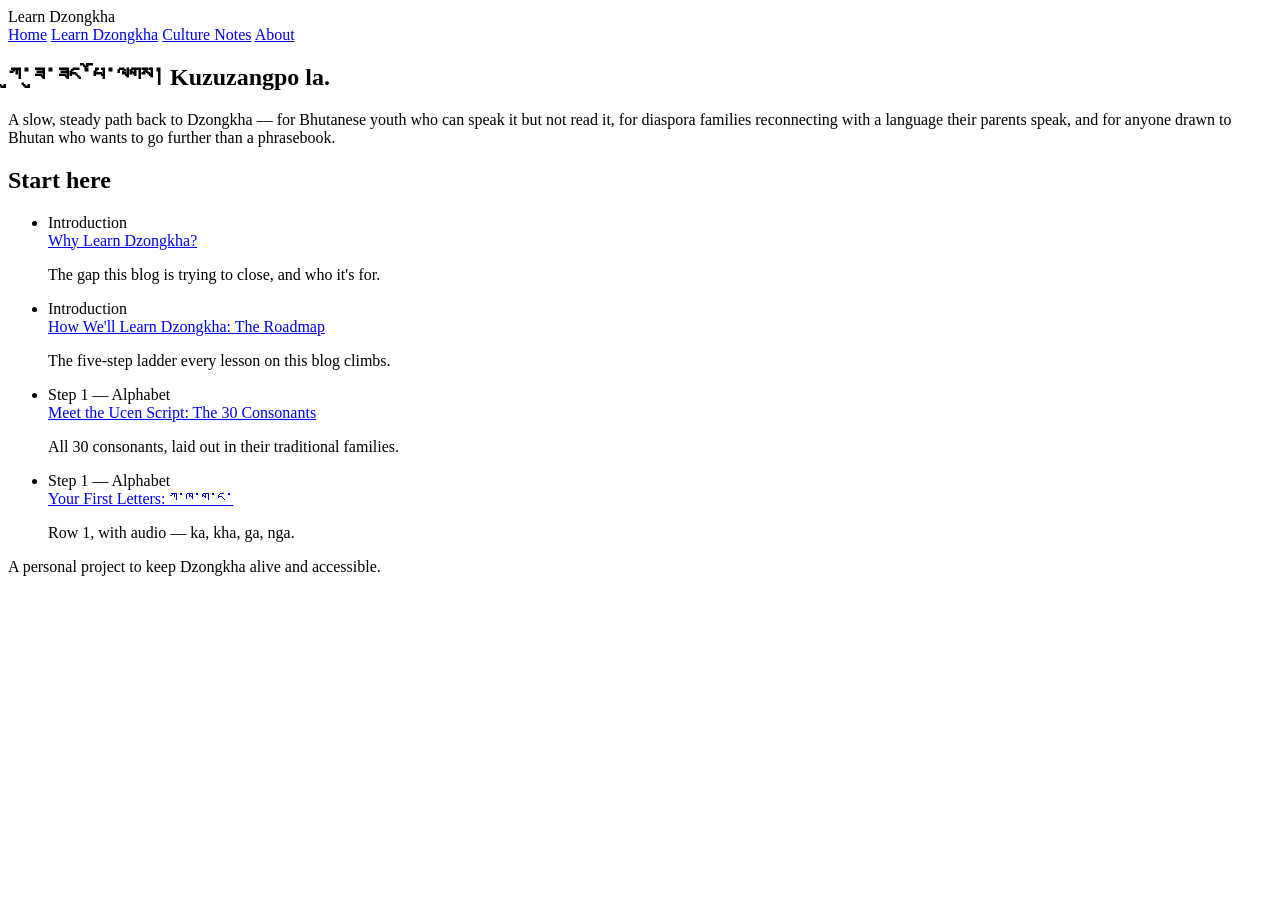
==== index.html @ 47cb86de "Add files via upload" ====
<!DOCTYPE html>
<html lang="en">
<head>
<meta charset="UTF-8">
<meta name="viewport" content="width=device-width, initial-scale=1.0">
<title>Learn Dzongkha</title>
<link rel="stylesheet" href="css/style.css">
</head>
<body>

<div class="textile-border"></div>

<header class="site-header">
  <div class="wrap">
    <div class="site-title">Learn <span>Dzongkha</span></div>
    <nav class="main-nav">
      <a href="index.html">Home</a>
      <a href="learn.html">Learn Dzongkha</a>
      <a href="culture.html">Culture Notes</a>
      <a href="about.html">About</a>
    </nav>
  </div>
</header>

<main>
  <div class="wrap">

    <section class="hero">
      <h1>ཀུ་ཟུ་ཟང་པོ་ལགས། <span class="accent-italic">Kuzuzangpo la.</span></h1>
      <p class="lede">A slow, steady path back to Dzongkha — for Bhutanese youth who can speak it but not read it, for diaspora families reconnecting with a language their parents speak, and for anyone drawn to Bhutan who wants to go further than a phrasebook.</p>
    </section>

    <section>
      <h2>Start here</h2>
      <ul class="post-list">
        <li>
          <span class="step-tag">Introduction</span><br>
          <a href="lessons/lesson-01.html">Why Learn Dzongkha?</a>
          <p>The gap this blog is trying to close, and who it's for.</p>
        </li>
        <li>
          <span class="step-tag">Introduction</span><br>
          <a href="lessons/lesson-02.html">How We'll Learn Dzongkha: The Roadmap</a>
          <p>The five-step ladder every lesson on this blog climbs.</p>
        </li>
        <li>
          <span class="step-tag">Step 1 — Alphabet</span><br>
          <a href="lessons/lesson-03.html">Meet the Ucen Script: The 30 Consonants</a>
          <p>All 30 consonants, laid out in their traditional families.</p>
        </li>
        <li>
          <span class="step-tag">Step 1 — Alphabet</span><br>
          <a href="lessons/lesson-04.html">Your First Letters: ཀ་ཁ་ག་ང་</a>
          <p>Row 1, with audio — ka, kha, ga, nga.</p>
        </li>
      </ul>
    </section>

  </div>
</main>

<footer class="site-footer">
  <div class="wrap">A personal project to keep Dzongkha alive and accessible.</div>
</footer>

<div class="textile-border"></div>

</body>
</html>
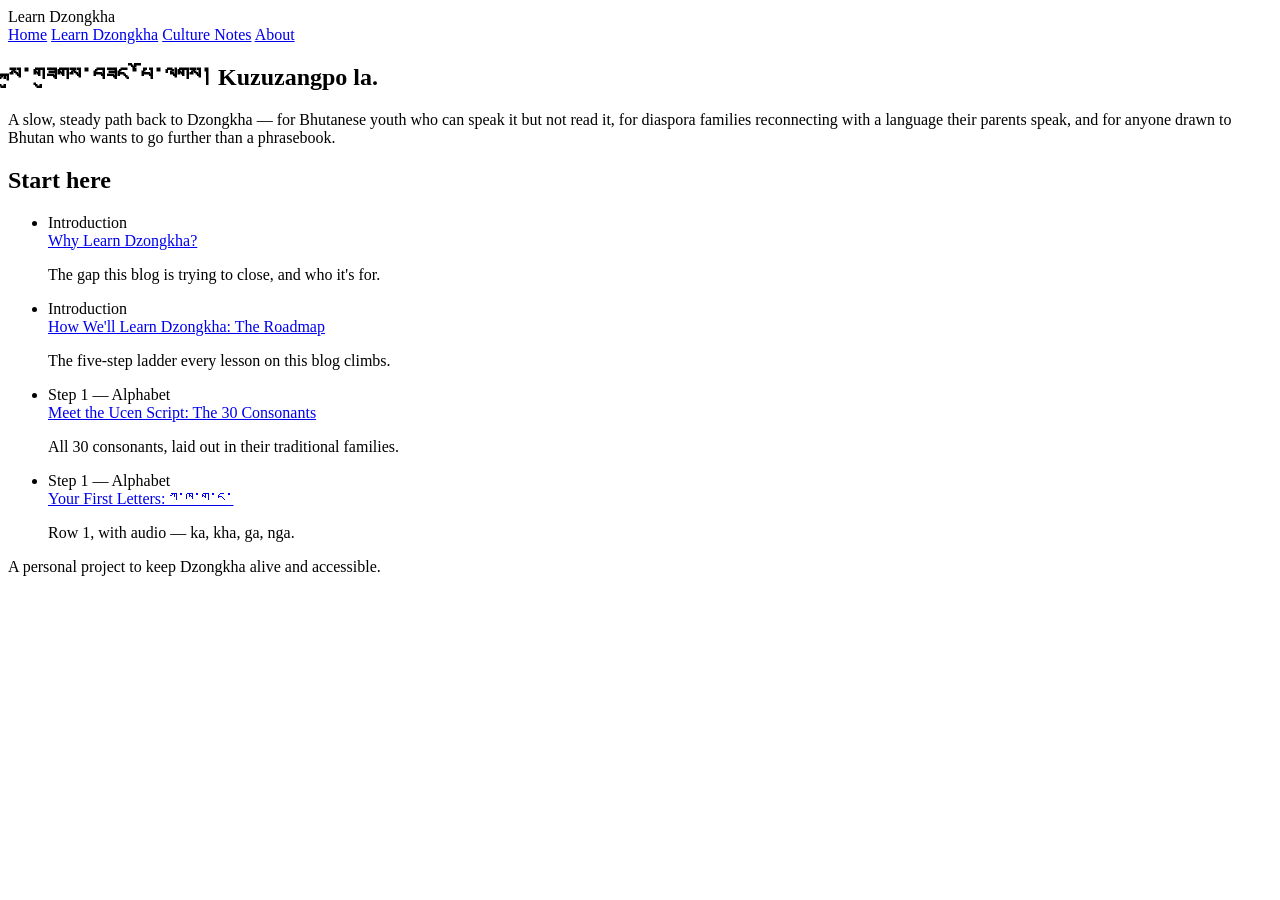
==== commit 43d7e68a: "Update index.html" ====
--- a/index.html
+++ b/index.html
@@ -26,7 +26,7 @@
   <div class="wrap">
 
     <section class="hero">
-      <h1>ཀུ་ཟུ་ཟང་པོ་ལགས། <span class="accent-italic">Kuzuzangpo la.</span></h1>
+      <h1>སྐུ་གཟུགས་བཟང་པོ་ལགས། <span class="accent-italic">Kuzuzangpo la.</span></h1>
       <p class="lede">A slow, steady path back to Dzongkha — for Bhutanese youth who can speak it but not read it, for diaspora families reconnecting with a language their parents speak, and for anyone drawn to Bhutan who wants to go further than a phrasebook.</p>
     </section>
 
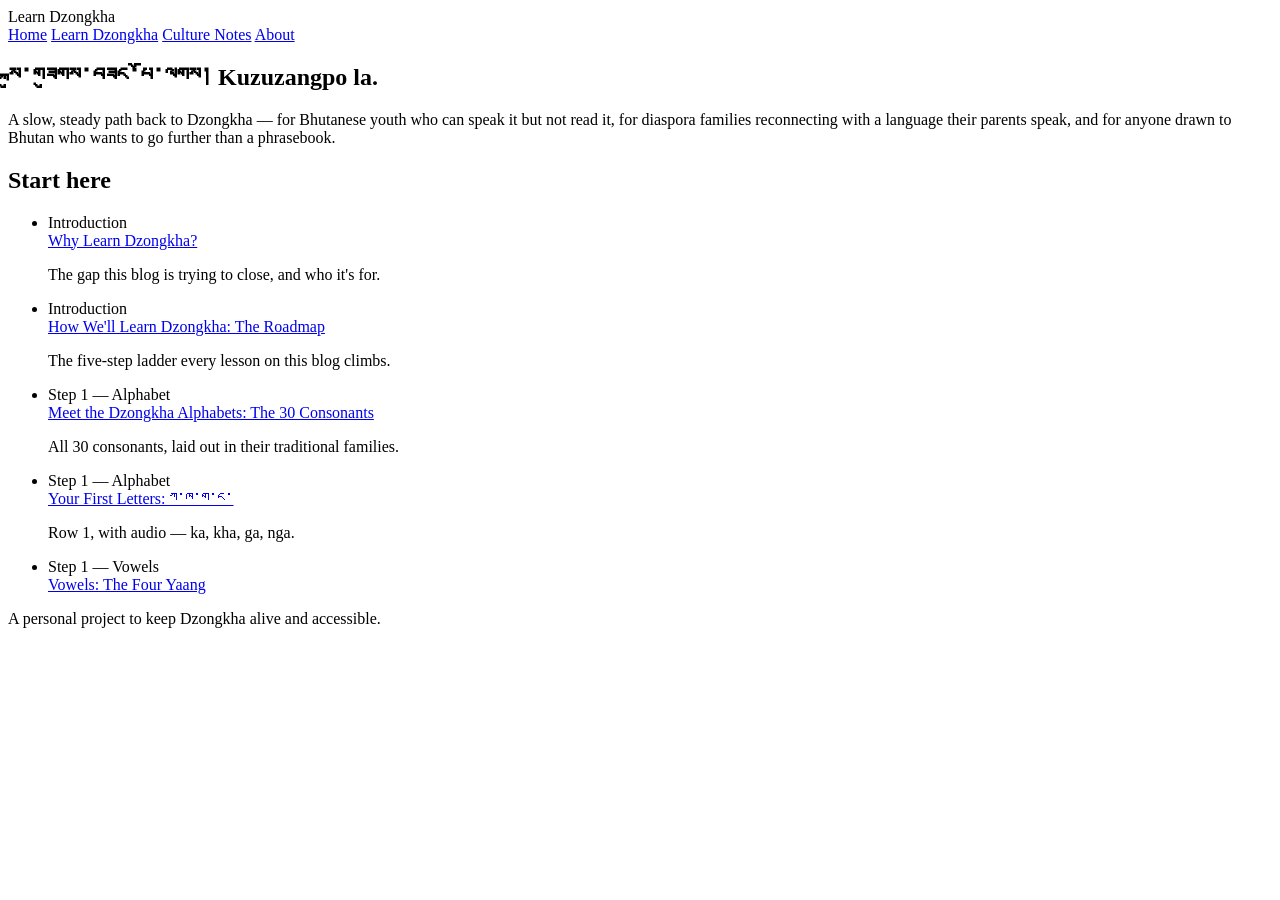
==== commit 17ab1e98: "Update index.html" ====
--- a/index.html
+++ b/index.html
@@ -45,7 +45,7 @@
         </li>
         <li>
           <span class="step-tag">Step 1 — Alphabet</span><br>
-          <a href="lessons/lesson-03.html">Meet the Ucen Script: The 30 Consonants</a>
+          <a href="lessons/lesson-03.html">Meet the Dzongkha Alphabets: The 30 Consonants</a>
           <p>All 30 consonants, laid out in their traditional families.</p>
         </li>
         <li>
@@ -53,6 +53,12 @@
           <a href="lessons/lesson-04.html">Your First Letters: ཀ་ཁ་ག་ང་</a>
           <p>Row 1, with audio — ka, kha, ga, nga.</p>
         </li>
+        <li>
+          <span class="step-tag">Step 1 — Vowels</span><br>
+          <a href="lessons/lesson-06.html">Vowels: The Four Yaang</a>
+          
+        </li>
+        
       </ul>
     </section>
 
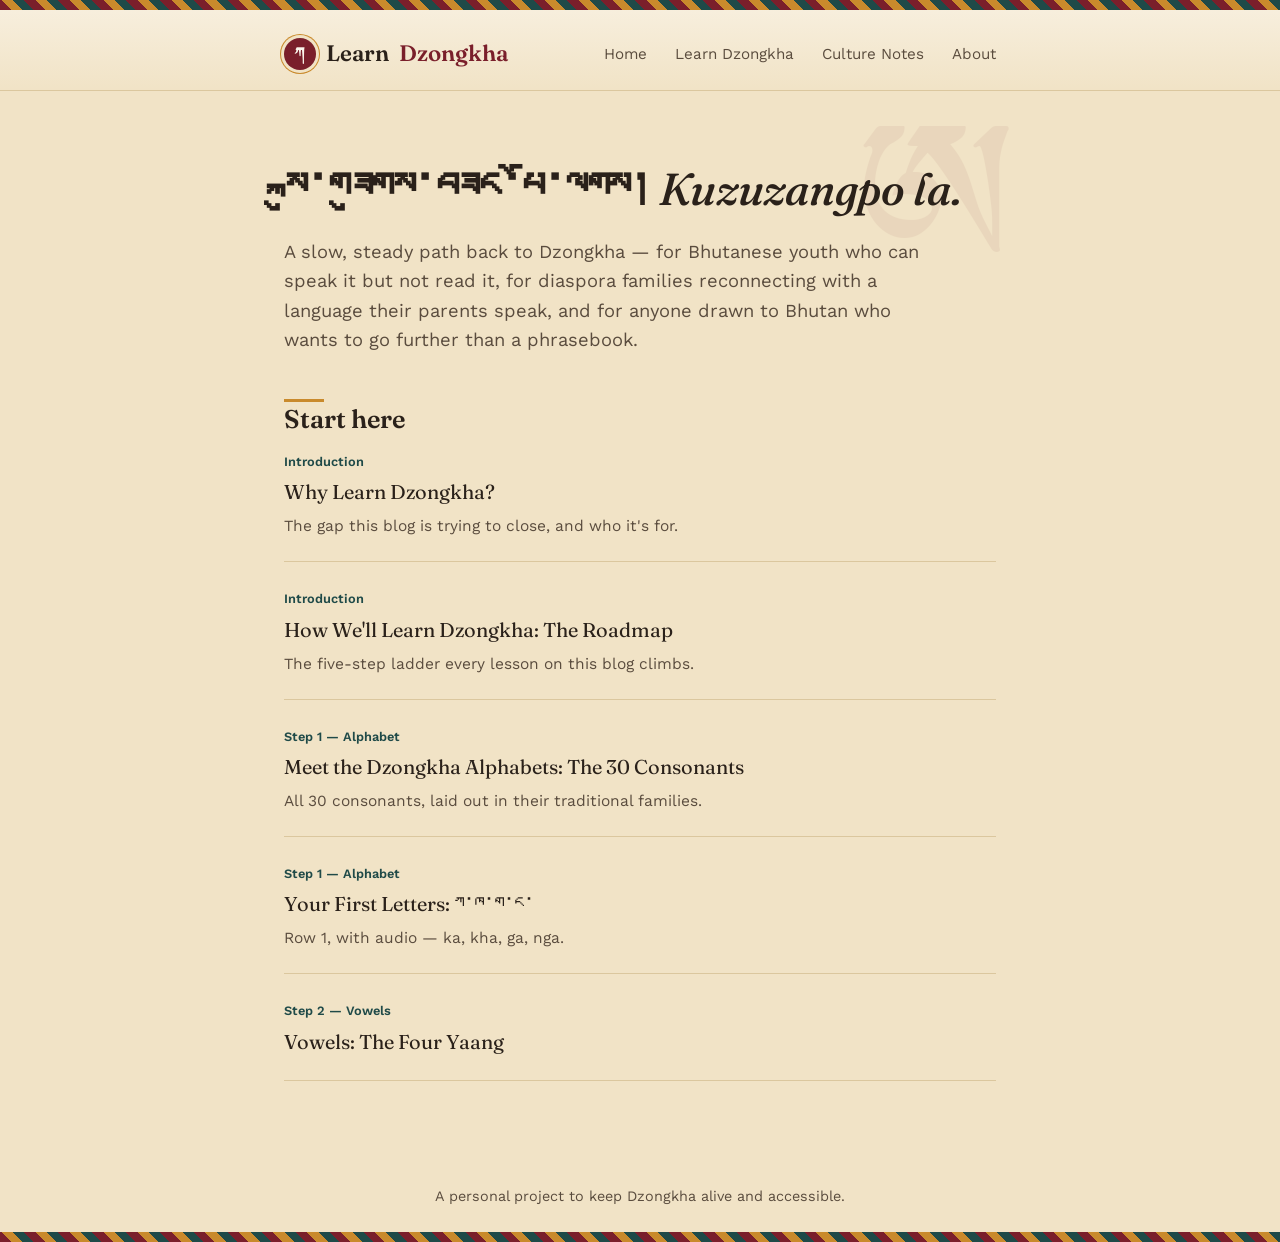
==== commit 4039ae25: "style" ====
--- a/index.html
+++ b/index.html
@@ -54,7 +54,7 @@
           <p>Row 1, with audio — ka, kha, ga, nga.</p>
         </li>
         <li>
-          <span class="step-tag">Step 1 — Vowels</span><br>
+          <span class="step-tag">Step 2 — Vowels</span><br>
           <a href="lessons/lesson-06.html">Vowels: The Four Yaang</a>
           
         </li>
--- a/css/style.css
+++ b/css/style.css
@@ -0,0 +1,316 @@
+@import url('https://fonts.googleapis.com/css2?family=Fraunces:ital,opsz,wght@0,9..144,400;0,9..144,600;0,9..144,700;1,9..144,500&family=Work+Sans:wght@400;500;600&family=Jomolhari&display=swap');
+
+:root {
+  --paper: #F1E3C6;
+  --card: #FBF6EC;
+  --ink: #2A211A;
+  --ink-soft: #5A4C3E;
+  --maroon: #7A1F2B;
+  --maroon-deep: #52141C;
+  --saffron: #C98A2C;
+  --teal: #1F4A48;
+  --line: #DBC79E;
+}
+
+* { box-sizing: border-box; }
+
+html { scroll-behavior: smooth; }
+
+body {
+  margin: 0;
+  background-color: var(--paper);
+  background-image:
+    linear-gradient(135deg, rgba(122,31,43,0.05) 0, rgba(122,31,43,0.05) 1px, transparent 1px, transparent 26px),
+    linear-gradient(45deg, rgba(31,74,72,0.05) 0, rgba(31,74,72,0.05) 1px, transparent 1px, transparent 26px);
+  color: var(--ink);
+  font-family: 'Work Sans', sans-serif;
+  font-size: 17px;
+  line-height: 1.6;
+}
+
+h1, h2, h3 {
+  font-family: 'Fraunces', serif;
+  font-weight: 600;
+  line-height: 1.15;
+  margin: 0 0 0.5em;
+  color: var(--ink);
+}
+
+h1 { font-size: 2.8rem; font-weight: 700; letter-spacing: -0.01em; }
+h2 {
+  font-size: 1.6rem;
+  padding-top: 6px;
+  margin-top: 2.4em;
+  position: relative;
+}
+h2::before {
+  content: "";
+  position: absolute;
+  top: 0; left: 0;
+  width: 40px; height: 3px;
+  background: var(--saffron);
+}
+h2:first-of-type { margin-top: 0; }
+h3 { font-size: 1.25rem; }
+
+em, .accent-italic {
+  font-family: 'Fraunces', serif;
+  font-style: italic;
+  font-weight: 500;
+}
+
+p { margin: 0 0 1.1em; max-width: 68ch; }
+
+a { color: var(--maroon); text-decoration: none; background-image: linear-gradient(var(--maroon), var(--maroon)); background-size: 0% 1px; background-repeat: no-repeat; background-position: 0 100%; transition: background-size 0.25s ease; }
+a:hover { background-size: 100% 1px; }
+a:focus-visible, button:focus-visible { outline: 2px solid var(--teal); outline-offset: 3px; }
+
+.dzo {
+  font-family: 'Jomolhari', serif;
+  font-size: 1.5em;
+  color: var(--maroon);
+}
+
+/* Recurring woven-border motif, used at top and bottom of every page */
+.textile-border {
+  height: 10px;
+  width: 100%;
+  background: repeating-linear-gradient(
+    45deg,
+    var(--maroon) 0px, var(--maroon) 8px,
+    var(--saffron) 8px, var(--saffron) 16px,
+    var(--teal) 16px, var(--teal) 24px
+  );
+}
+
+.wrap {
+  max-width: 760px;
+  margin: 0 auto;
+  padding: 0 24px;
+}
+
+header.site-header {
+  padding: 26px 0 18px;
+  border-bottom: 1px solid var(--line);
+  background: linear-gradient(to bottom, rgba(251,246,236,0.6), transparent);
+}
+
+header.site-header .wrap {
+  display: flex;
+  align-items: center;
+  justify-content: space-between;
+  flex-wrap: wrap;
+  gap: 12px;
+}
+
+.site-title {
+  font-family: 'Fraunces', serif;
+  font-size: 1.4rem;
+  font-weight: 600;
+  color: var(--ink);
+  display: flex;
+  align-items: center;
+  gap: 10px;
+}
+
+.site-title::before {
+  content: "ཀ";
+  font-family: 'Jomolhari', serif;
+  font-size: 1.1rem;
+  width: 32px;
+  height: 32px;
+  border-radius: 50%;
+  background: var(--maroon);
+  color: var(--card);
+  display: flex;
+  align-items: center;
+  justify-content: center;
+  flex-shrink: 0;
+  box-shadow: 0 0 0 3px var(--paper), 0 0 0 4px var(--saffron);
+}
+
+.site-title span { color: var(--maroon); }
+
+nav.main-nav a {
+  margin-left: 22px;
+  color: var(--ink-soft);
+  font-size: 0.95rem;
+  background-image: linear-gradient(var(--maroon), var(--maroon));
+}
+
+nav.main-nav a:first-child { margin-left: 0; }
+nav.main-nav a:hover { color: var(--maroon); }
+
+main { padding: 52px 0 76px; }
+
+.hero {
+  padding: 20px 0 24px;
+  position: relative;
+}
+
+.hero h1 {
+  position: relative;
+  z-index: 1;
+}
+
+.hero::before {
+  content: "ཨ";
+  font-family: 'Jomolhari', serif;
+  font-size: 15rem;
+  color: var(--maroon);
+  opacity: 0.06;
+  position: absolute;
+  top: -60px;
+  right: -20px;
+  line-height: 1;
+  z-index: 0;
+  pointer-events: none;
+}
+
+.hero p.lede {
+  font-size: 1.15rem;
+  color: var(--ink-soft);
+  max-width: 58ch;
+  position: relative;
+  z-index: 1;
+}
+
+.post-list { list-style: none; margin: 0; padding: 0; }
+
+.post-list li {
+  padding: 22px 0;
+  border-bottom: 1px solid var(--line);
+}
+
+.post-list li:first-child { padding-top: 0; }
+
+.post-list .step-tag {
+  display: inline-block;
+  font-size: 0.8rem;
+  color: var(--teal);
+  font-family: 'Work Sans', sans-serif;
+  font-weight: 600;
+  margin-bottom: 4px;
+}
+
+.post-list a { color: var(--ink); font-family: 'Fraunces', serif; font-size: 1.25rem; background-image: linear-gradient(var(--maroon), var(--maroon)); }
+.post-list a:hover { color: var(--maroon); }
+
+.post-list p { margin: 6px 0 0; color: var(--ink-soft); font-size: 0.97rem; max-width: 60ch; }
+
+.letter-card {
+  background: var(--card);
+  border: 1px solid var(--line);
+  border-left: 4px solid var(--maroon);
+  border-radius: 3px;
+  padding: 26px 28px;
+  margin: 0 0 24px;
+  position: relative;
+  box-shadow: 6px 6px 0 rgba(122, 31, 43, 0.06);
+}
+
+.letter-card::after {
+  content: "";
+  position: absolute;
+  top: 10px; right: 10px;
+  width: 10px; height: 10px;
+  background: var(--saffron);
+  transform: rotate(45deg);
+  opacity: 0.7;
+}
+
+.letter-card .dzo-big {
+  font-family: 'Jomolhari', serif;
+  font-size: 3rem;
+  color: var(--maroon);
+  line-height: 1;
+}
+
+.letter-card h3 { margin-top: 10px; }
+
+.audio-row {
+  display: flex;
+  align-items: center;
+  gap: 12px;
+  margin: 10px 0;
+}
+
+.audio-row span {
+  font-size: 0.9rem;
+  color: var(--ink-soft);
+  min-width: 90px;
+}
+
+audio { height: 36px; }
+
+.example-word {
+  margin-top: 16px;
+  padding-top: 16px;
+  border-top: 1px dashed var(--line);
+}
+
+.roadmap-step {
+  display: flex;
+  gap: 18px;
+  padding: 20px 0;
+  border-bottom: 1px solid var(--line);
+  position: relative;
+}
+
+.roadmap-step:not(:last-child)::before {
+  content: "";
+  position: absolute;
+  left: 17px;
+  top: 52px;
+  bottom: -2px;
+  width: 1px;
+  background: var(--line);
+}
+
+.roadmap-step .num {
+  font-family: 'Fraunces', serif;
+  font-size: 1.6rem;
+  color: var(--card);
+  background: var(--saffron);
+  font-weight: 600;
+  min-width: 34px;
+  height: 34px;
+  border-radius: 50%;
+  display: flex;
+  align-items: center;
+  justify-content: center;
+  flex-shrink: 0;
+  z-index: 1;
+}
+
+.next-post {
+  margin-top: 44px;
+  padding: 22px 26px;
+  background: var(--card);
+  border-left: 3px solid var(--saffron);
+  box-shadow: 4px 4px 0 rgba(201, 138, 44, 0.1);
+}
+
+.next-post p { margin: 0; }
+
+.tag-note {
+  font-size: 0.9rem;
+  color: var(--ink-soft);
+  background: var(--card);
+  border: 1px dashed var(--line);
+  padding: 14px 18px;
+  border-radius: 3px;
+}
+
+footer.site-footer {
+  padding: 28px 0 24px;
+  color: var(--ink-soft);
+  font-size: 0.9rem;
+  text-align: center;
+}
+
+@media (max-width: 600px) {
+  h1 { font-size: 2.1rem; }
+  .hero::before { font-size: 9rem; top: -30px; }
+  nav.main-nav a { margin-left: 14px; font-size: 0.88rem; }
+}
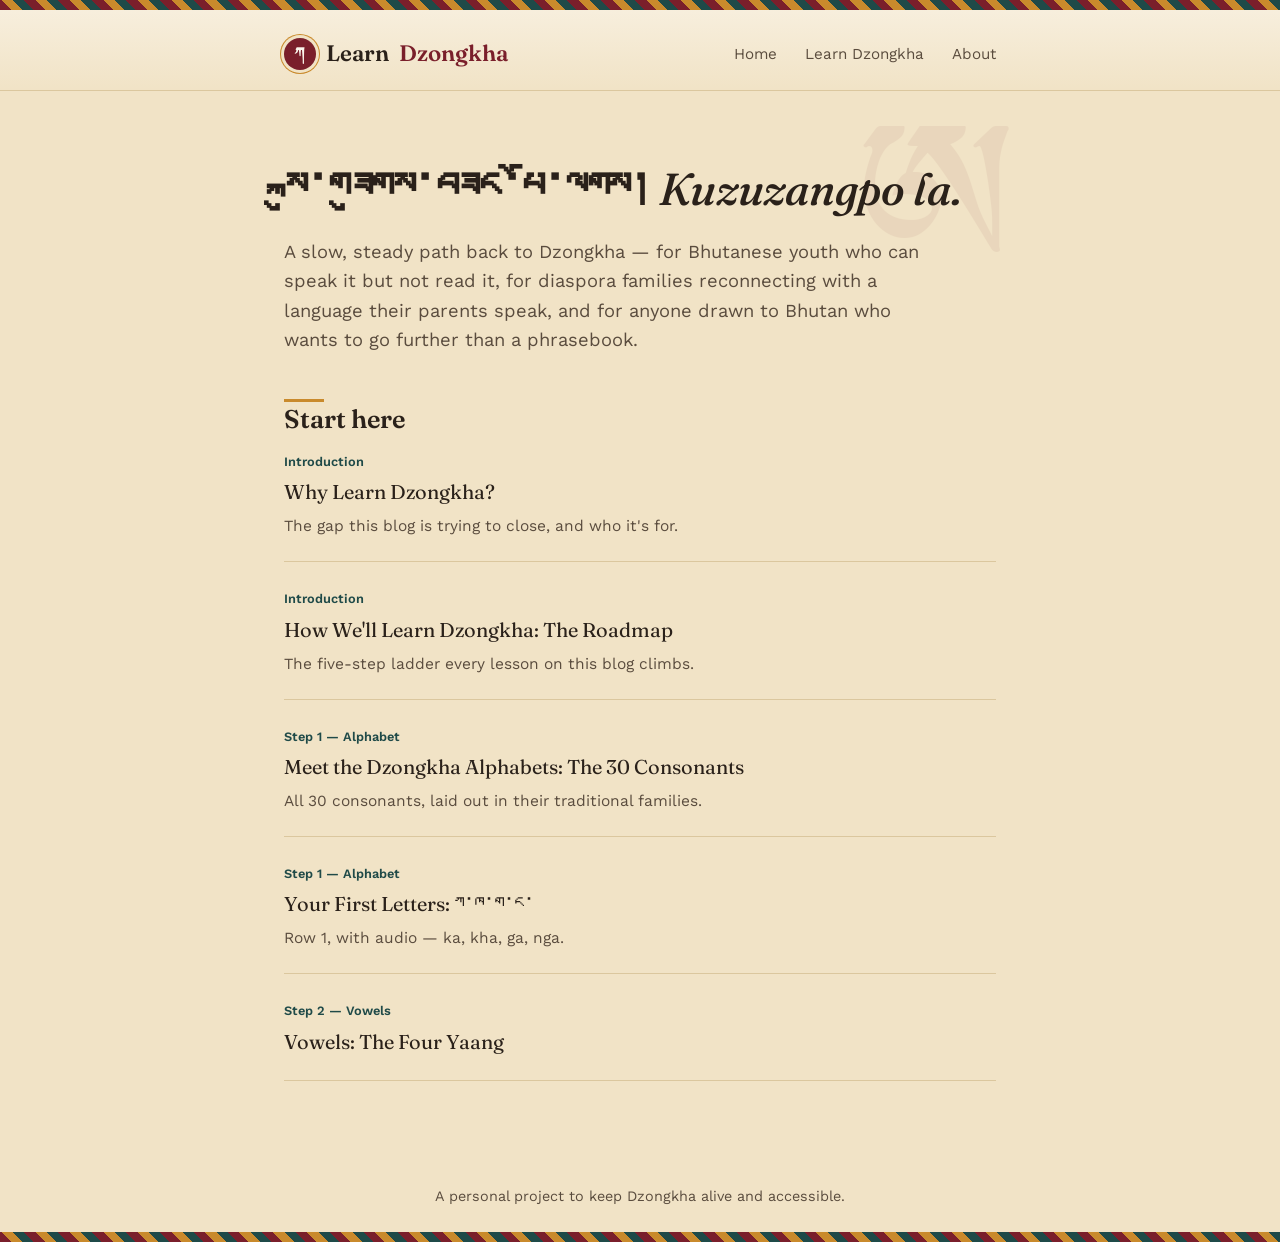
==== commit 9c90d9ec: "Update index.html" ====
--- a/index.html
+++ b/index.html
@@ -16,7 +16,7 @@
     <nav class="main-nav">
       <a href="index.html">Home</a>
       <a href="learn.html">Learn Dzongkha</a>
-      <a href="culture.html">Culture Notes</a>
+    
       <a href="about.html">About</a>
     </nav>
   </div>
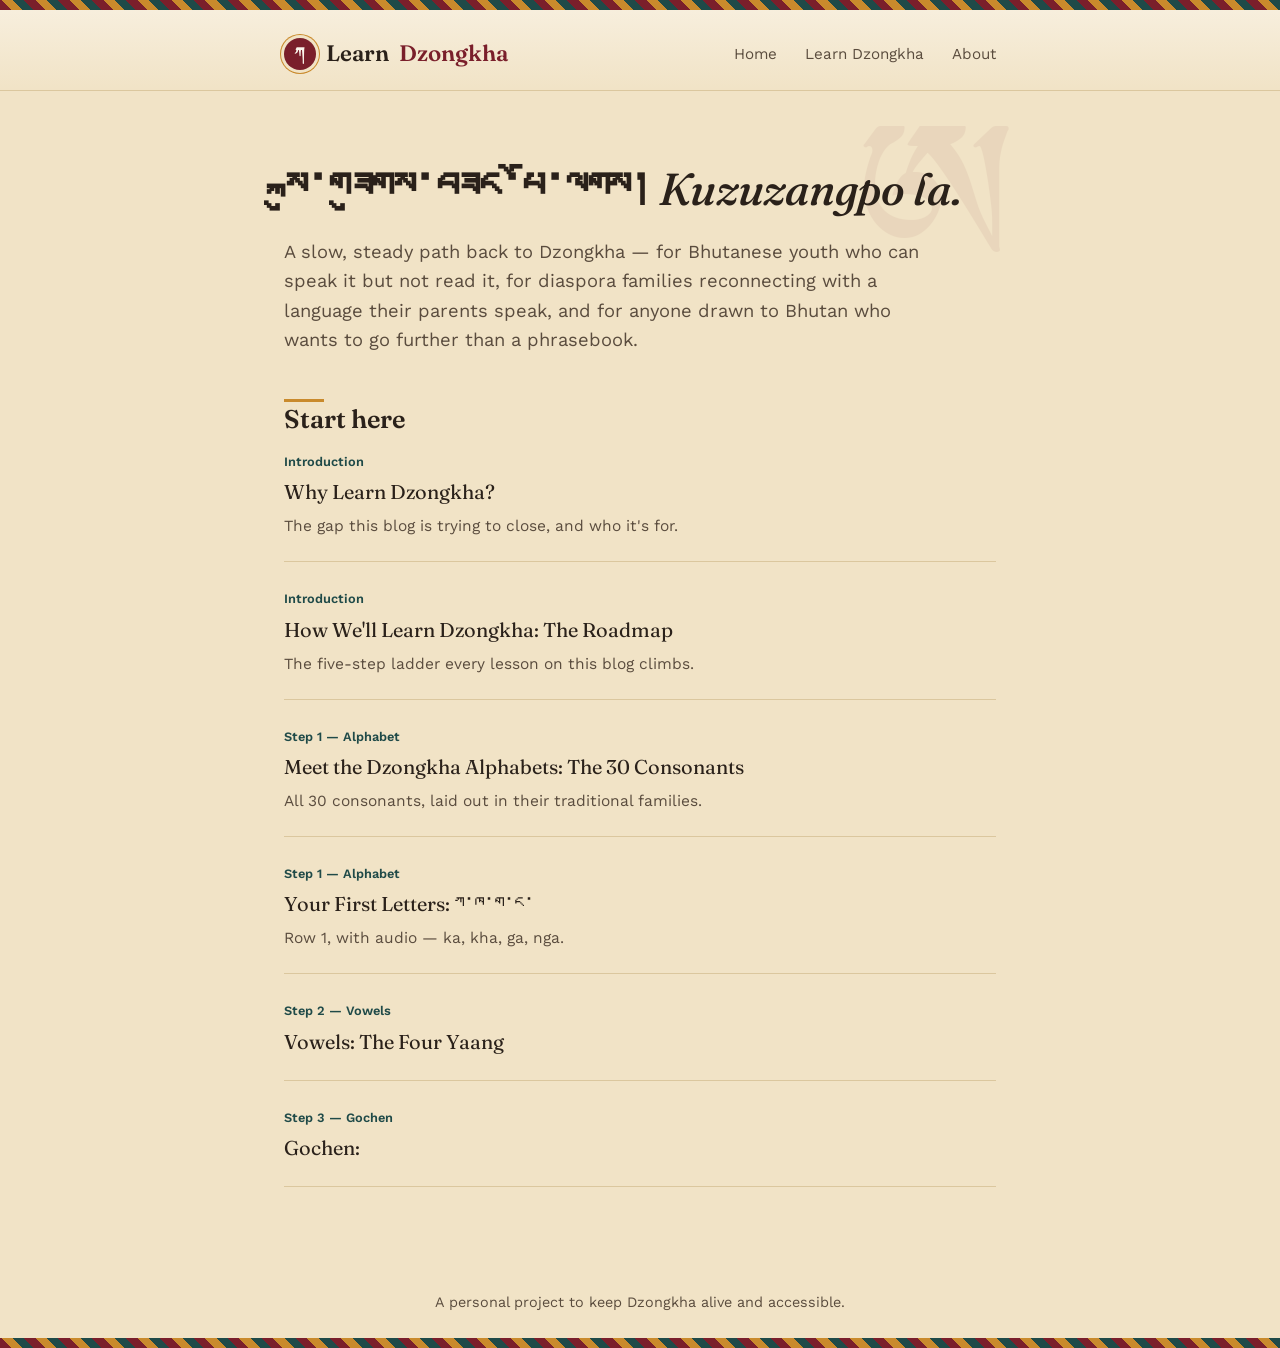
==== commit 6e1e380b: "Update index.html" ====
--- a/index.html
+++ b/index.html
@@ -58,6 +58,11 @@
           <a href="lessons/lesson-06.html">Vowels: The Four Yaang</a>
           
         </li>
+         <li>
+          <span class="step-tag">Step 3 — Gochen</span><br>
+          <a href="lessons/lesson-07.html">Gochen: </a>
+          
+        </li>
         
       </ul>
     </section>
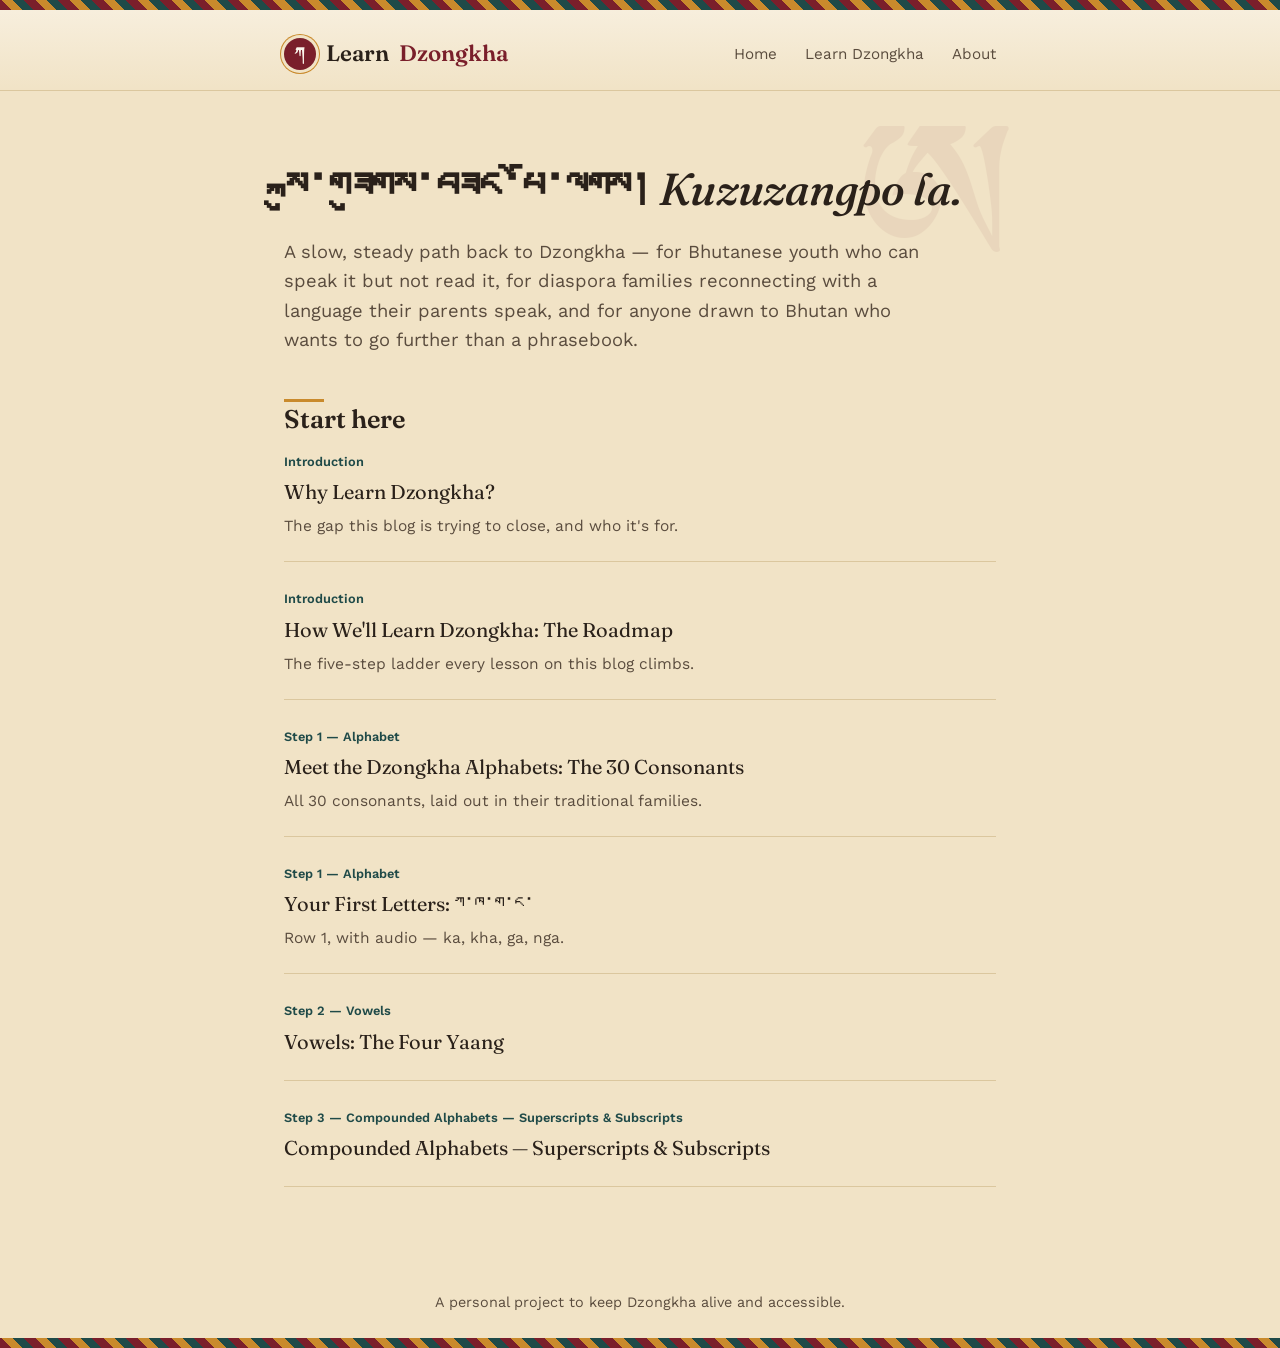
==== commit fbdee584: "lesson 7" ====
--- a/index.html
+++ b/index.html
@@ -59,8 +59,8 @@
           
         </li>
          <li>
-          <span class="step-tag">Step 3 — Gochen</span><br>
-          <a href="lessons/lesson-07.html">Gochen: </a>
+          <span class="step-tag">Step 3 — Compounded Alphabets — Superscripts & Subscripts</span><br>
+          <a href="lessons/lesson-07.html">Compounded Alphabets — Superscripts & Subscripts</a>
           
         </li>
         
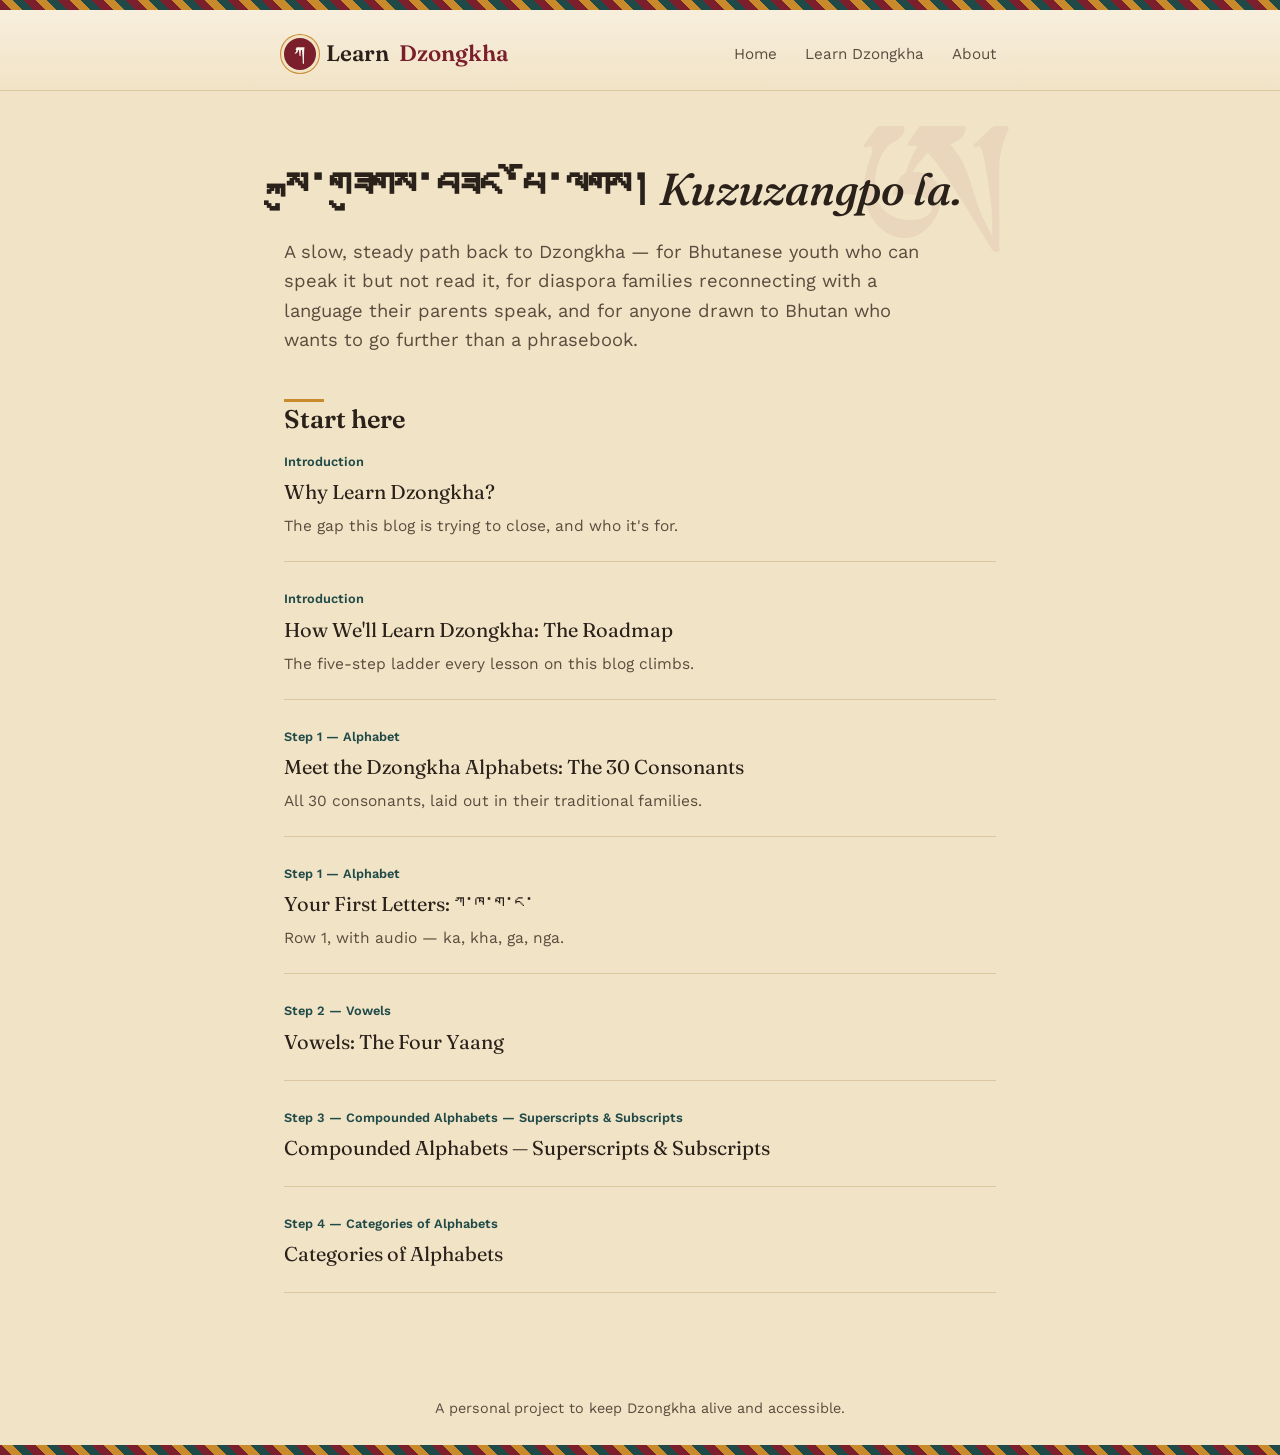
==== commit 09e53bf5: "index" ====
--- a/index.html
+++ b/index.html
@@ -63,6 +63,11 @@
           <a href="lessons/lesson-07.html">Compounded Alphabets — Superscripts & Subscripts</a>
           
         </li>
+        <li>
+          <span class="step-tag">Step 4 — Categories of Alphabets</span><br>
+          <a href="lessons/lesson-08.html">Categories of Alphabets</a>
+          
+        </li>
         
       </ul>
     </section>
